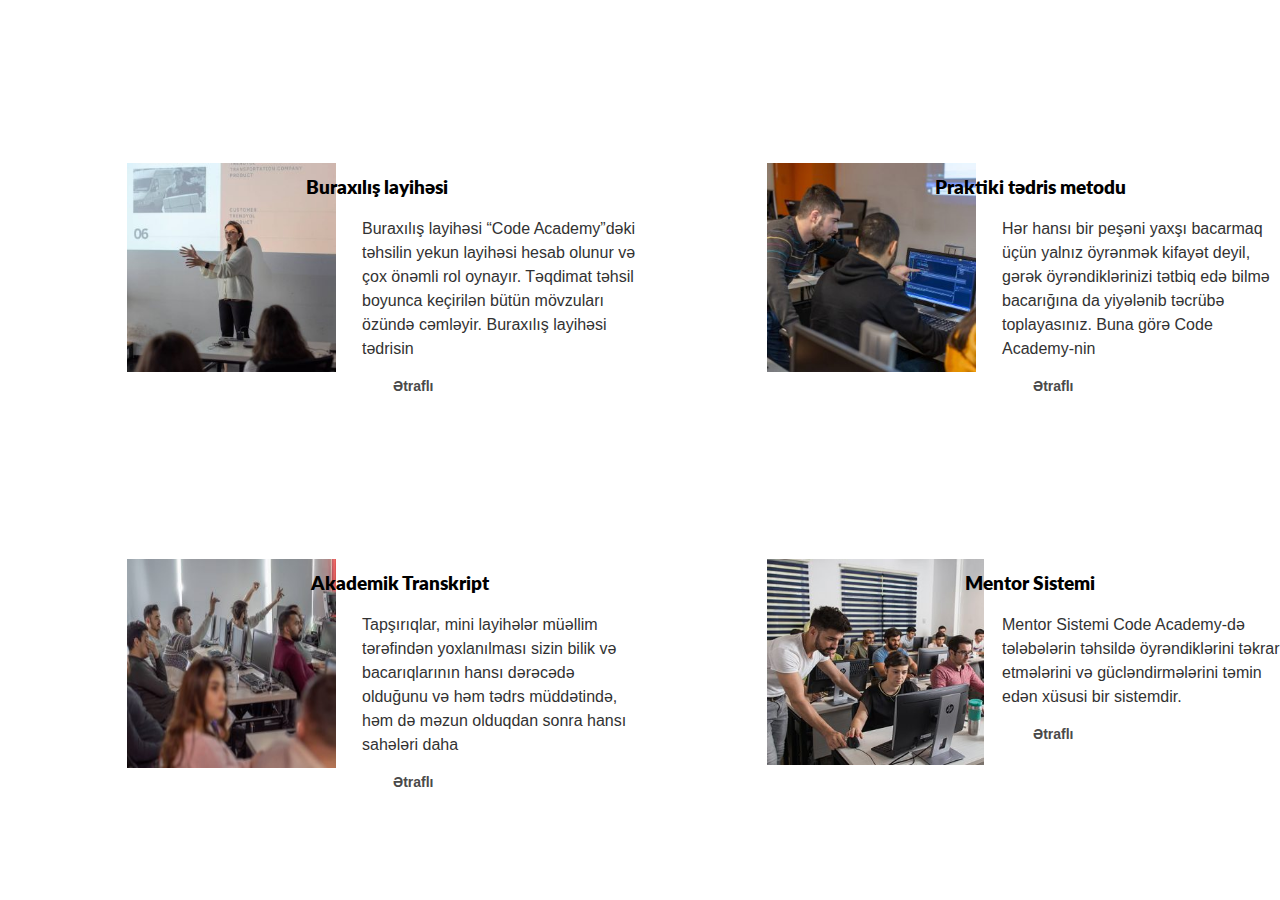
==== index2.html @ a6c658d7 "second homework is done" ====
<!DOCTYPE html>
<html lang="en">

<head>
    <meta charset="UTF-8">
    <meta name="viewport" content="width=device-width, initial-scale=1.0">
    <link rel="stylesheet" href="2Homework.css">
    <link rel="preconnect" href="https://fonts.googleapis.com">
    <link rel="preconnect" href="https://fonts.gstatic.com" crossorigin>
    <link
        href="https://fonts.googleapis.com/css2?family=Lato:ital,wght@0,100;0,300;0,400;0,700;0,900;1,100;1,300;1,400;1,700;1,900&family=Roboto:ital,wght@0,100;0,300;0,400;0,500;0,700;0,900;1,100;1,300;1,400;1,500;1,700;1,900&display=swap"
        rel="stylesheet">
    <title>Document</title>
</head>

<body>
    <div style="text-align: left; " id="div1">
        <img src="./img/layihe-teqdimatlari-300x300.jpg" alt="">
        <h3>
            Buraxılış layihəsi </h3>

        <p style="text-align: left;padding-left: 155px;"> Buraxılış layihəsi “Code Academy”dəki təhsilin yekun layihəsi
            hesab olunur və çox önəmli rol oynayır. Təqdimat təhsil boyunca keçirilən bütün mövzuları özündə cəmləyir.
            Buraxılış layihəsi tədrisin</p>
        <a href="">Ətraflı</a>
    </div>
    <div id="div2" style="text-align: left; ">
        <img src="./img/praktiki-tedris-metodu-300x300.jpg" alt="">
        <h3>
            Praktiki tədris metodu </h3>
        <p style="text-align: left;padding-left: 155px;">Hər hansı bir peşəni yaxşı bacarmaq üçün yalnız öyrənmək
            kifayət deyil, gərək öyrəndiklərinizi tətbiq edə bilmə bacarığına da yiyələnib təcrübə toplayasınız. Buna
            görə Code Academy-nin</p>
        <a href="">Ətraflı</a>
    </div>
    <div id="div3" style="text-align: left;">
        <img src="./img/akademik-transkript-300x238.jpeg" alt="">
        <h3>Akademik Transkript</h3>
        <p style="text-align: left;padding-left: 155px;">Tapşırıqlar, mini layihələr müəllim tərəfindən yoxlanılması
            sizin bilik və bacarıqlarının hansı dərəcədə olduğunu və həm tədrs müddətində, həm də məzun olduqdan sonra
            hansı sahələri daha</p>
        <a href="">Ətraflı</a>

    </div>
    <div id="div4" style="text-align: left;">
        <img src="./img/mentor-sistemi-300x300.jpeg" alt="">
        <h3>Mentor Sistemi</h3>
        <p style="text-align: left;padding-left: 155px">Mentor Sistemi Code Academy-də tələbələrin təhsildə
            öyrəndiklərini təkrar etmələrini və gücləndirmələrini təmin edən xüsusi bir sistemdir.</p>
            <a href="">Ətraflı</a>
   
    </div>


</body>

</html>
---- 2Homework.css ----
html,
body {
    height: 100%;
    padding: 0;
    margin: 0;
  }
  
  div {
    width: 50%;
    height: 44%;
    float: left;
  }
  #div1 {
background: #fff;
}
  #div1 h3{
    text-align: center;
    margin-top: 176px;
    margin-right: -113px;
    font-weight: 800;
    font-family: "Lato", sans-serif;

    position: relative;
  }
  #div2 h3{
    text-align: center;
    margin-top: 176px;
    margin-right: -140px;
    font-weight: 800;
    font-family: "Lato", sans-serif;

    position: relative;
  }
  #div1 p{
    text-align: center;
    margin-left: 207px;
    color: #323232;
    font-family: visby cf,Sans-serif!important;
    font-weight: 400;
    font-size: 16px;
    line-height: 1.5em;
  }
  #div2 p{
    text-align: center;
    margin-left: 207px;
    color: #323232;
    font-family: visby cf,Sans-serif!important;
    font-weight: 400;
    font-size: 16px;
    line-height: 1.5em;
  }

  #div1 a{
    font-family: visby cf,Sans-serif;
    font-size: 14px;
    font-weight: 800;
    font-style: normal;
    line-height: 1.33em;
    text-align: center;
margin: 393px;
text-decoration: none;
color: #4a4a4a;
  }
  #div2 a{
    font-family: visby cf,Sans-serif;
    font-size: 14px;
    font-weight: 800;
    font-style: normal;
    line-height: 1.33em;
    text-align: center;
margin: 393px;
text-decoration: none;
color: #4a4a4a;
  }
  #div1 img{
    width: 208.6px;
    height: 208.6px;
    margin-left: 127px;
    margin-top: 163px;
    position: absolute;
    float: left; /* Float the image to the left */


  }
  
  #div2 {
    background: #fff;
}
  #div2 img{
    width: 208.6px;
    height: 208.6px;
    margin-left: 127px;
    margin-top: 163px;
    position: absolute;
  }
  
  #div3 {
    background: #fff;
}
#div3 h3{
    text-align: center;
    margin-top: 176px;
    margin-right: -159px;
    font-weight: 800;
    font-family: "Lato", sans-serif;

    position: relative;
  }

  #div3 p{
    text-align: center;
    margin-left: 207px;
    color: #323232;
    font-family: visby cf,Sans-serif!important;
    font-weight: 400;
    font-size: 16px;
    line-height: 1.5em;
  }
  #div3 a{
    font-family: visby cf,Sans-serif;
    font-size: 14px;
    font-weight: 800;
    font-style: normal;
    line-height: 1.33em;
    text-align: center;
margin: 393px;
text-decoration: none;
color: #4a4a4a;
  }
  #div3 img {
    width: 208.6px;
    height: 208.6px;
    margin-left: 127px;
    margin-top: 163px;
    position: absolute;
  }
  #div4 {
    background: #fff;
}
#div4 h3{
    text-align: center;
    margin-top: 176px;
    margin-right: -140px;
    font-weight: 800;
    font-family: "Lato", sans-serif;

    position: relative;
  }
  #div4 p{
    text-align: center;
    margin-left: 207px;
    color: #323232;
    font-family: visby cf,Sans-serif!important;
    font-weight: 400;
    font-size: 16px;
    line-height: 1.5em;
  }
  #div4 a{
    font-family: visby cf,Sans-serif;
    font-size: 14px;
    font-weight: 800;
    font-style: normal;
    line-height: 1.33em;
    text-align: center;
margin: 393px;
text-decoration: none;
color: #4a4a4a;
  }
  #div4 img{
    width: 216.6px;
    height: 205.6px;
    margin-left: 127px;
    margin-top: 163px;
    position: absolute;
  }
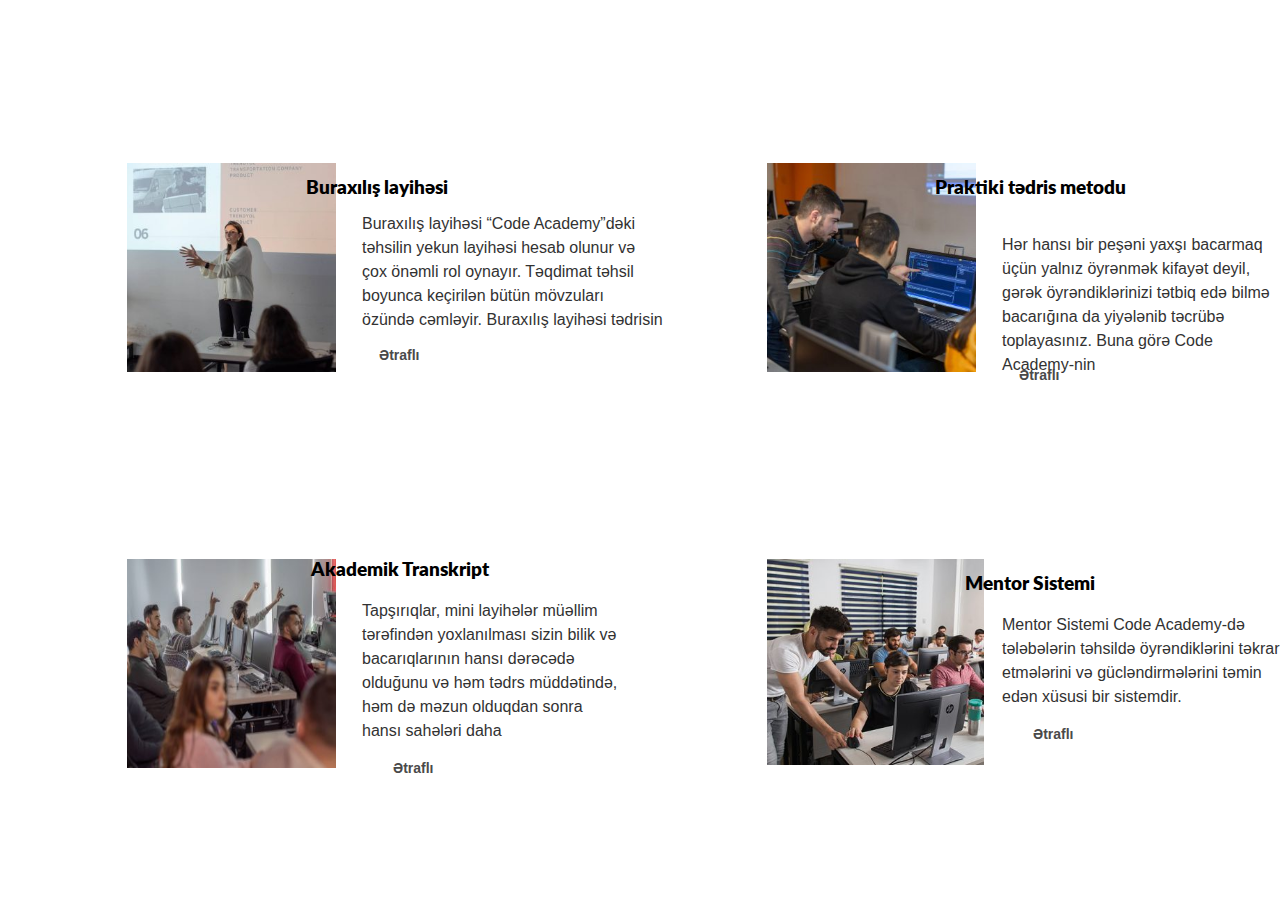
==== commit f8a80d19: "error is solved" ====
--- a/index2.html
+++ b/index2.html
@@ -19,34 +19,34 @@
         <h3>
             Buraxılış layihəsi </h3>
 
-        <p style="text-align: left;padding-left: 155px;"> Buraxılış layihəsi “Code Academy”dəki təhsilin yekun layihəsi
-            hesab olunur və çox önəmli rol oynayır. Təqdimat təhsil boyunca keçirilən bütün mövzuları özündə cəmləyir.
+        <p style="text-align: left;padding-left: 155px;"> Buraxılış layihəsi “Code Academy”dəki <br> təhsilin yekun layihəsi
+            hesab olunur və <br> çox önəmli rol oynayır. Təqdimat təhsil  <br> boyunca keçirilən bütün mövzuları <br> özündə cəmləyir.
             Buraxılış layihəsi tədrisin</p>
-        <a href="">Ətraflı</a>
+        <a href="" >Ətraflı</a>
     </div>
     <div id="div2" style="text-align: left; ">
         <img src="./img/praktiki-tedris-metodu-300x300.jpg" alt="">
         <h3>
             Praktiki tədris metodu </h3>
-        <p style="text-align: left;padding-left: 155px;">Hər hansı bir peşəni yaxşı bacarmaq üçün yalnız öyrənmək
-            kifayət deyil, gərək öyrəndiklərinizi tətbiq edə bilmə bacarığına da yiyələnib təcrübə toplayasınız. Buna
+        <p style="text-align: left;padding-left: 155px;">Hər hansı bir peşəni yaxşı bacarmaq <br> üçün yalnız öyrənmək
+            kifayət deyil,<br> gərək öyrəndiklərinizi tətbiq edə bilmə <br> bacarığına da yiyələnib təcrübə <br>toplayasınız. Buna
             görə Code Academy-nin</p>
         <a href="">Ətraflı</a>
     </div>
     <div id="div3" style="text-align: left;">
         <img src="./img/akademik-transkript-300x238.jpeg" alt="">
         <h3>Akademik Transkript</h3>
-        <p style="text-align: left;padding-left: 155px;">Tapşırıqlar, mini layihələr müəllim tərəfindən yoxlanılması
-            sizin bilik və bacarıqlarının hansı dərəcədə olduğunu və həm tədrs müddətində, həm də məzun olduqdan sonra
-            hansı sahələri daha</p>
+        <p style="text-align: left;padding-left: 155px;">Tapşırıqlar, mini layihələr müəllim <br> tərəfindən yoxlanılması
+            sizin bilik və <br> bacarıqlarının hansı dərəcədə <br> olduğunu və həm tədrs müddətində,<br> həm də məzun olduqdan sonra
+            <br>hansı sahələri daha</p>
         <a href="">Ətraflı</a>
 
     </div>
     <div id="div4" style="text-align: left;">
         <img src="./img/mentor-sistemi-300x300.jpeg" alt="">
         <h3>Mentor Sistemi</h3>
-        <p style="text-align: left;padding-left: 155px">Mentor Sistemi Code Academy-də tələbələrin təhsildə
-            öyrəndiklərini təkrar etmələrini və gücləndirmələrini təmin edən xüsusi bir sistemdir.</p>
+        <p style="text-align: left;padding-left: 155px">Mentor Sistemi Code Academy-də <br> tələbələrin təhsildə
+            öyrəndiklərini təkrar <br> etmələrini və gücləndirmələrini təmin <br> edən xüsusi bir sistemdir.</p>
             <a href="">Ətraflı</a>
    
     </div>
--- a/2Homework.css
+++ b/2Homework.css
@@ -12,6 +12,7 @@
   }
   #div1 {
 background: #fff;
+
 }
   #div1 h3{
     text-align: center;
@@ -34,6 +35,8 @@
   #div1 p{
     text-align: center;
     margin-left: 207px;
+    position: absolute;
+    margin-top: -5px;
     color: #323232;
     font-family: visby cf,Sans-serif!important;
     font-weight: 400;
@@ -43,6 +46,7 @@
   #div2 p{
     text-align: center;
     margin-left: 207px;
+    position:absolute;
     color: #323232;
     font-family: visby cf,Sans-serif!important;
     font-weight: 400;
@@ -57,7 +61,9 @@
     font-style: normal;
     line-height: 1.33em;
     text-align: center;
-margin: 393px;
+    position: absolute;
+margin: 379px;
+margin-top: 129px;
 text-decoration: none;
 color: #4a4a4a;
   }
@@ -68,7 +74,9 @@
     font-style: normal;
     line-height: 1.33em;
     text-align: center;
-margin: 393px;
+    position: absolute;
+margin: 379px;
+margin-top: 149px;
 text-decoration: none;
 color: #4a4a4a;
   }
@@ -99,7 +107,7 @@
 }
 #div3 h3{
     text-align: center;
-    margin-top: 176px;
+    margin-top: 162px;
     margin-right: -159px;
     font-weight: 800;
     font-family: "Lato", sans-serif;
@@ -172,4 +180,5 @@
     margin-left: 127px;
     margin-top: 163px;
     position: absolute;
-  }+  }
+  